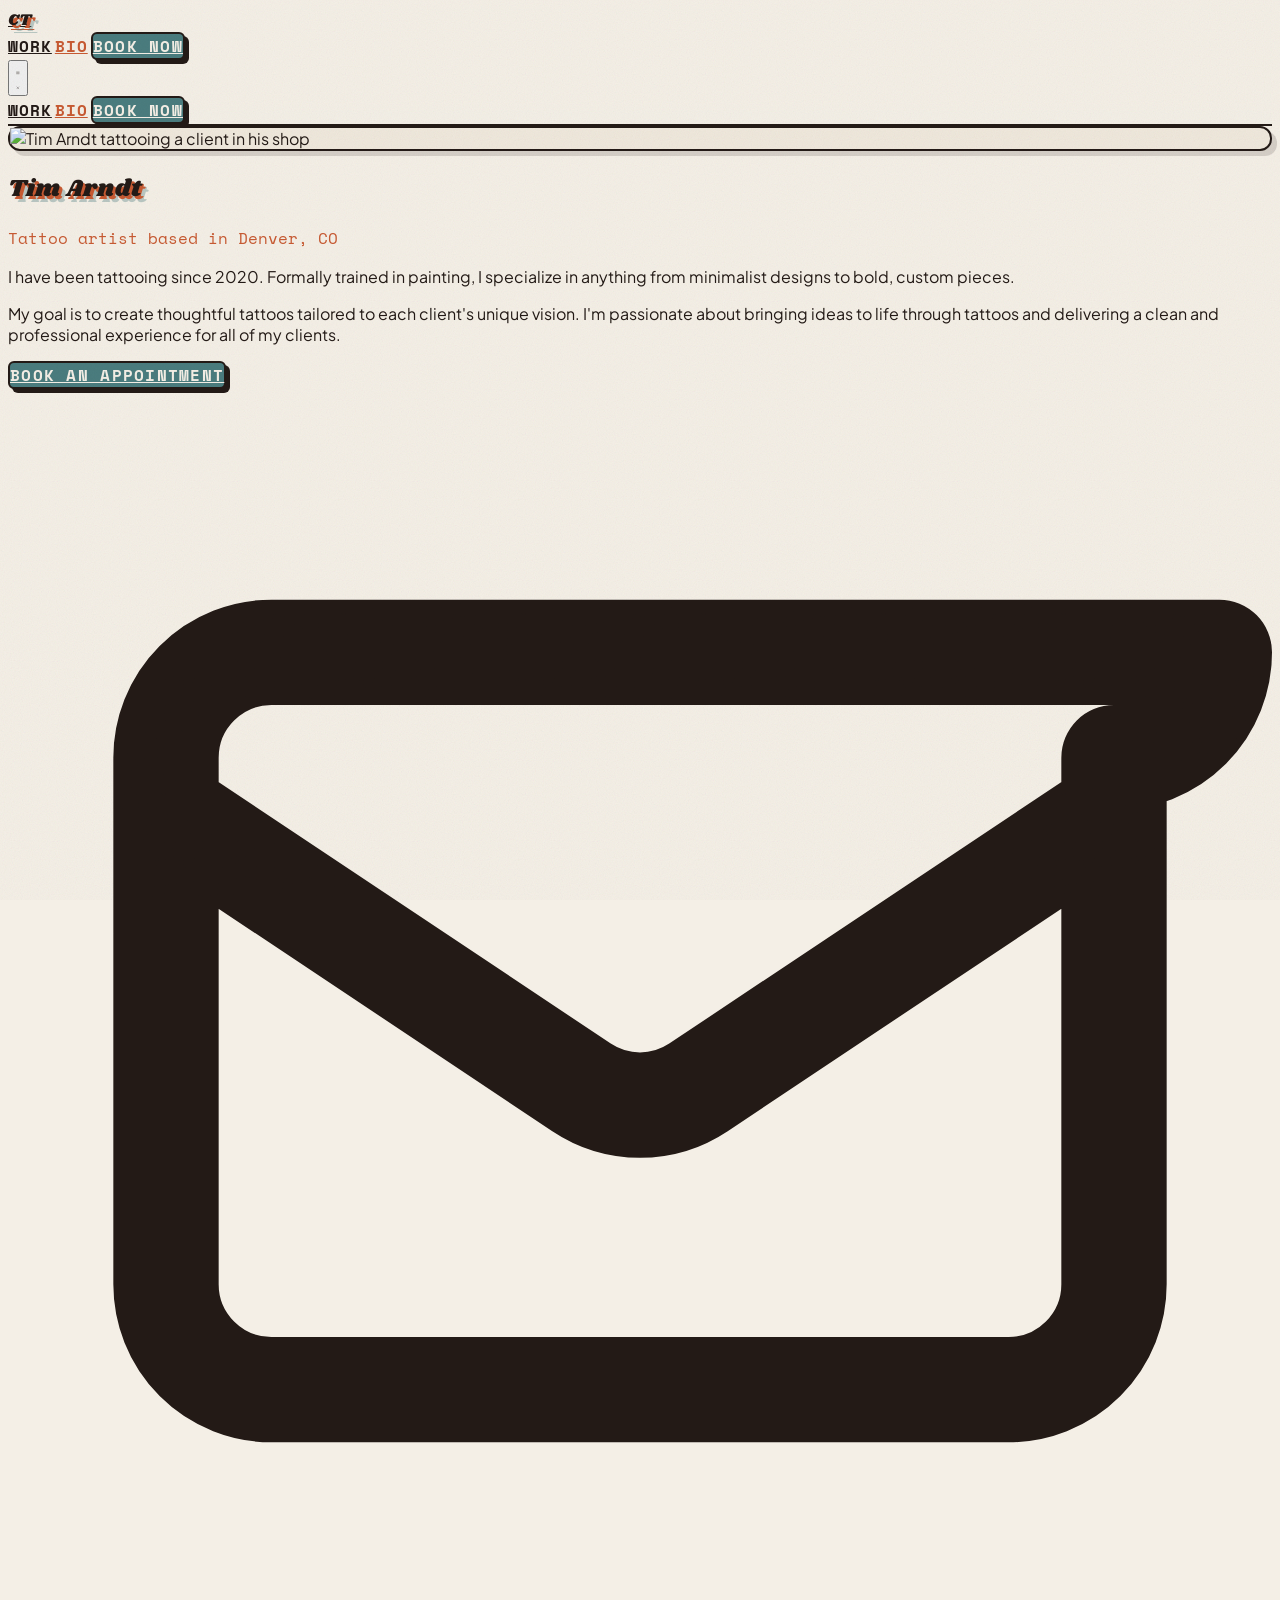
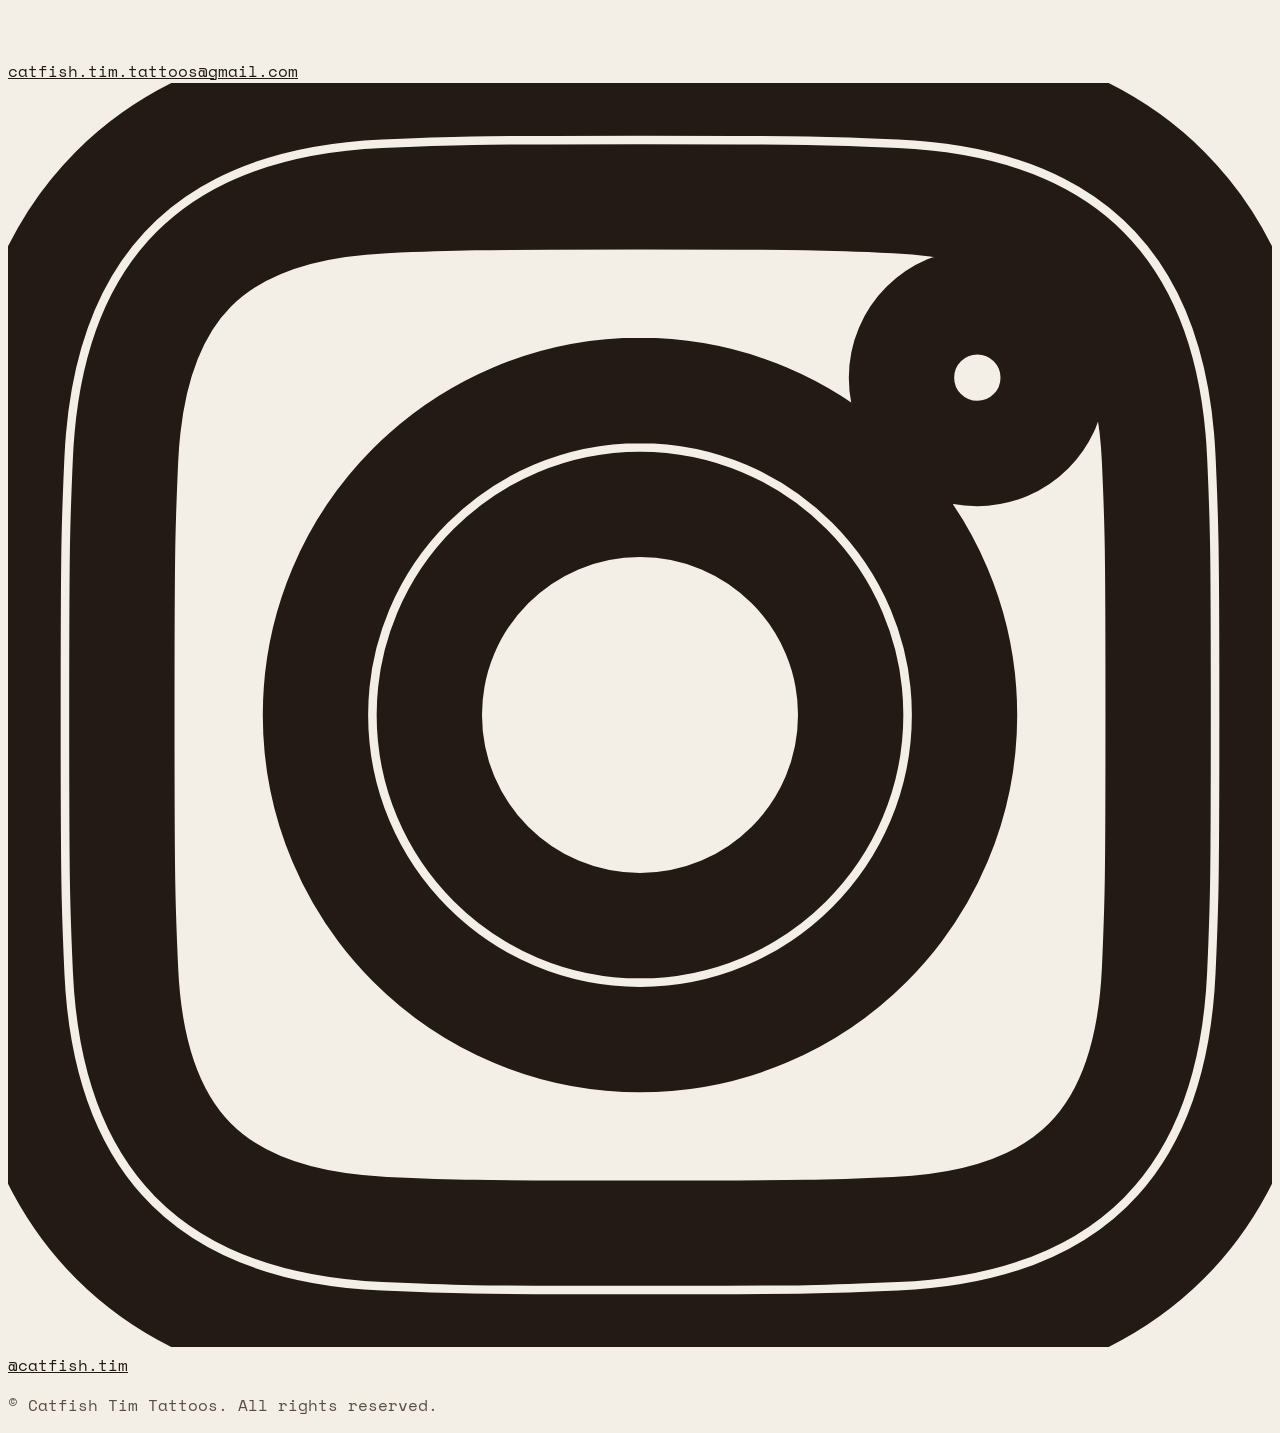
==== bio.html @ 48db1280 "New bio and booknow pages. Updated css." ====
<!DOCTYPE html>
<html lang="en" class="scroll-smooth">
<head>
  <meta charset="UTF-8">
  <meta name="viewport" content="width=device-width, initial-scale=1.0">
  <title>Bio - Catfish Tim Tattoos</title>
  <!-- Tailwind CSS CDN -->
  <script src="https://cdn.tailwindcss.com"></script>
  <link rel="stylesheet" href="style.css">
</head>
<body class="antialiased">

  <!-- MAIN WRAPPER (Max-width 1200px constraint) -->
  <div class="max-w-[1200px] mx-auto px-4 sm:px-6 lg:px-8">

    <!-- 1. NAVIGATION -->
    <header class="retro-header py-4 sticky top-0 z-40">
      <nav class="flex items-center justify-between" aria-label="Main Navigation">
        <a href="index.html" class="font-retro-display text-2xl font-black tracking-tighter uppercase focus:outline-none">
          CT
        </a>

        <!-- Desktop Menu -->
        <div class="hidden sm:flex items-center gap-6 text-sm">
          <a href="index.html#gallery" class="retro-nav-link">Work</a>
          <a href="bio.html" class="retro-nav-link underline underline-offset-4 decoration-2" aria-current="page">Bio</a>
          <a href="booknow.html" class="btn-retro-primary px-4 py-2 text-xs">
            Book Now
          </a>
        </div>

        <!-- Mobile Hamburger Button -->
        <button id="mobile-menu-btn" type="button" class="sm:hidden p-2 -mr-2 text-espresso focus:outline-none" aria-controls="mobile-menu" aria-expanded="false" aria-label="Toggle navigation menu">
          <svg id="menu-icon-open" class="w-6 h-6" fill="none" stroke="currentColor" viewBox="0 0 24 24">
            <path stroke-linecap="round" stroke-linejoin="round" stroke-width="2" d="M4 6h16M4 12h16M4 18h16"/>
          </svg>
          <svg id="menu-icon-close" class="hidden w-6 h-6" fill="none" stroke="currentColor" viewBox="0 0 24 24">
            <path stroke-linecap="round" stroke-linejoin="round" stroke-width="2" d="M6 18L18 6M6 6l12 12"/>
          </svg>
        </button>
      </nav>

      <!-- Mobile Dropdown Menu -->
      <div id="mobile-menu" class="hidden sm:hidden pt-4 pb-2 border-t retro-divider mt-4">
        <div class="flex flex-col space-y-3 text-sm">
          <a href="index.html#gallery" class="retro-nav-link block py-2">Work</a>
          <a href="bio.html" class="retro-nav-link block py-2" aria-current="page">Bio</a>
          <a href="booknow.html" class="btn-retro-primary w-full py-2.5 text-xs">
            Book Now
          </a>
        </div>
      </div>
    </header>

    <main>
      <!-- BIO SECTION -->
      <section id="about" class="py-12 md:py-20 border-b retro-divider">
        <div class="grid grid-cols-1 md:grid-cols-12 gap-8 md:gap-12 items-center">
          <!-- Image Placeholder -->
          <div class="md:col-span-5 lg:col-span-4">
            <div class="retro-panel aspect-square overflow-hidden flex items-center justify-center">
              <img 
                src="https://via.placeholder.com/600x600?text=Tim+Photo+Placeholder" 
                alt="Tim Arndt tattooing a client in his shop" 
                class="w-full h-full object-cover"
                loading="lazy"
              >
            </div>
          </div>
          <!-- Bio Text -->
          <div class="md:col-span-7 lg:col-span-8 flex flex-col justify-center space-y-4">
            <h1 class="font-retro-display text-4xl sm:text-5xl font-black tracking-tight">Tim Arndt</h1>
            <p class="font-retro-mono text-xs sm:text-sm font-bold text-terracotta uppercase tracking-wider">
              Tattoo artist based in Denver, CO
            </p>
            <p class="text-base sm:text-lg text-espresso leading-relaxed">
              I have been tattooing since 2020. Formally trained in painting, I specialize in anything from minimalist designs to bold, custom pieces.
            </p>
            <p class="text-base sm:text-lg text-espresso leading-relaxed">
              My goal is to create thoughtful tattoos tailored to each client's unique vision. I'm passionate about bringing ideas to life through tattoos and delivering a clean and professional experience for all of my clients.
            </p>
            <div class="pt-4">
              <a href="booknow.html" class="btn-retro-primary px-6 py-3 text-xs">
                Book an Appointment
              </a>
            </div>
          </div>
        </div>
      </section>
    </main>

    <!-- FOOTER -->
    <footer class="py-10 text-sm text-espresso-muted">
      <div class="flex flex-col sm:flex-row items-center justify-between gap-4">
        <div class="flex flex-col sm:flex-row items-center gap-4 sm:gap-6 font-retro-mono text-xs">
          <a href="mailto:catfish.tim.tattoos@gmail.com" class="flex items-center gap-2 text-espresso hover:text-terracotta transition-colors">
            <svg class="w-4 h-4" fill="none" stroke="currentColor" viewBox="0 0 24 24"><path stroke-linecap="round" stroke-linejoin="round" stroke-width="2" d="M3 8l7.89 5.26a2 2 0 002.22 0L21 8M5 19h14a2 2 0 002-2V7a2 2 0 002-2H5a2 2 0 00-2 2v10a2 2 0 002 2z"/></svg>
            catfish.tim.tattoos@gmail.com
          </a>
          <a href="https://instagram.com/catfish.tim" target="_blank" rel="noopener noreferrer" class="flex items-center gap-2 text-espresso hover:text-terracotta transition-colors">
            <svg class="w-4 h-4" fill="none" stroke="currentColor" viewBox="0 0 24 24"><path stroke-linecap="round" stroke-linejoin="round" stroke-width="2" d="M12 2.163c3.204 0 3.584.012 4.85.07 3.252.148 4.771 1.691 4.919 4.919.058 1.265.069 1.645.069 4.849 0 3.205-.012 3.584-.069 4.849-.149 3.225-1.664 4.771-4.919 4.919-1.266.058-1.644.07-4.85.07-3.204 0-3.584-.012-4.849-.07-3.26-.149-4.771-1.699-4.919-4.92-.058-1.265-.07-1.644-.07-4.849 0-3.204.013-3.583.07-4.849.149-3.227 1.664-4.771 4.919-4.919 1.266-.057 1.645-.069 4.849-.069zm0-2.163c-3.259 0-3.667.014-4.947.072-4.358.2-6.78 2.618-6.98 6.98-.059 1.281-.073 1.689-.073 4.948 0 3.259.014 3.668.072 4.948.2 4.358 2.618 6.78 6.98 6.98 1.281.058 1.689.072 4.948.072 3.259 0 3.668-.014 4.948-.072 4.354-.2 6.782-2.618 6.979-6.98.059-1.28.073-1.689.073-4.948 0-3.259-.014-3.667-.072-4.947-.196-4.354-2.617-6.78-6.979-6.98-1.281-.059-1.69-.073-4.949-.073zm0 5.838c-3.403 0-6.162 2.759-6.162 6.162s2.759 6.163 6.162 6.163 6.162-2.759 6.162-6.163c0-3.403-2.759-6.162-6.162-6.162zm0 10.162c-2.209 0-4-1.79-4-4 0-2.209 1.791-4 4-4s4 1.791 4 4c0 2.21-1.791 4-4 4zm6.406-11.845c-.796 0-1.441.645-1.441 1.44s.645 1.44 1.441 1.44c.795 0 1.439-.645 1.439-1.44s-.644-1.44-1.439-1.44z"/></svg>
            @catfish.tim
          </a>
        </div>
        <div>
          <p class="font-retro-mono text-xs">© Catfish Tim Tattoos. All rights reserved.</p>
        </div>
      </div>
    </footer>

  </div>

  <script src="script.js"></script>
</body>
</html>
---- style.css ----
/* ==========================================================================
   1. GOOGLE FONTS IMPORT
   - Shrikhand: Groovy, psychedelic 1970s display font for Hero & Headers
   - Plus Jakarta Sans: Clean, warm geometric sans for readable body copy
   - Space Mono: Vintage receipt/flash-sheet monospace for tags & labels
   ========================================================================== */
@import url('https://fonts.googleapis.com/css2?family=Plus+Jakarta+Sans:wght@400;500;600;700&family=Shrikhand&family=Space+Mono:ital,wght@0,400;0,700;1,400&display=swap');

/* ==========================================================================
   2. COLOR PALETTE & DESIGN TOKENS
   ========================================================================== */
:root {
  --bg-parchment: #F4EFE6;
  --bg-card: #EFE8DC;
  --ink-espresso: #231A16;
  --ink-muted: #5C4D44;
  --accent-turquoise: #4A7C7E;
  --accent-turquoise-dark: #386163;
  --accent-terracotta: #C85A32;
  --accent-terracotta-dark: #A84623;
  --border-subtle: rgba(35, 26, 22, 0.22);

  --font-display: 'Shrikhand', cursive, serif;
  --font-body: 'Plus Jakarta Sans', -apple-system, BlinkMacSystemFont, sans-serif;
  --font-mono: 'Space Mono', monospace;
}

/* ==========================================================================
   3. BASE STYLES & VINTAGE PAPER TEXTURE
   ========================================================================== */
html {
  background-color: var(--bg-parchment);
  color: var(--ink-espresso);
  font-family: var(--font-body);
}

body {
  background-color: var(--bg-parchment);
  color: var(--ink-espresso);
  position: relative;
  overflow-x: hidden;
}

::selection {
  background-color: var(--accent-terracotta);
  color: var(--bg-parchment);
}

/* Visible fixed SVG vintage paper grain overlay */
body::before {
  content: "";
  position: fixed;
  inset: 0;
  width: 100vw;
  height: 100vh;
  pointer-events: none;
  z-index: 9999;
  opacity: 0.11;
  mix-blend-mode: multiply;
  background-repeat: repeat;
  background-size: 180px 180px;
  background-image: url("data:image/svg+xml,%3Csvg width='200' height='200' viewBox='0 0 200 200' xmlns='http://www.w3.org/2000/svg'%3E%3Cfilter id='noiseFilter'%3E%3CfeTurbulence type='fractalNoise' baseFrequency='0.8' numOctaves='3' stitchTiles='stitch'/%3E%3C/filter%3E%3Crect width='200' height='200' filter='url(%23noiseFilter)' opacity='0.8'/%3E%3C/svg%3E");
}

/* ==========================================================================
   4. TYPOGRAPHY CLASSES
   ========================================================================== */
.font-retro-display {
  font-family: var(--font-display);
  font-weight: 400; /* Shrikhand is naturally ultra-bold at 400 */
  letter-spacing: 0.01em;
  color: var(--ink-espresso);
  /* Layered 70s poster drop-shadow (Terracotta + Turquoise) */
  text-shadow: 
    3px 3px 0px var(--accent-terracotta),
    6px 6px 0px rgba(74, 124, 126, 0.35);
}

.font-retro-serif {
  font-family: var(--font-display);
  font-weight: 400;
}

.font-retro-mono {
  font-family: var(--font-mono);
}

.text-espresso {
  color: var(--ink-espresso);
}

.text-espresso-muted {
  color: var(--ink-muted);
}

.text-turquoise {
  color: var(--accent-turquoise);
}

.text-terracotta {
  color: var(--accent-terracotta);
}

/* ==========================================================================
   5. NAVIGATION & DIVIDERS
   ========================================================================== */
.retro-header {
  background-color: rgba(244, 239, 230, 0.92);
  backdrop-filter: blur(8px);
  border-bottom: 2px solid var(--ink-espresso);
}

.retro-divider {
  border-color: var(--border-subtle);
}

.retro-nav-link {
  font-family: var(--font-mono);
  font-weight: 700;
  text-transform: uppercase;
  letter-spacing: 0.06em;
  color: var(--ink-espresso);
  transition: color 0.2s ease;
}

.retro-nav-link:hover,
.retro-nav-link[aria-current="page"] {
  color: var(--accent-terracotta);
}

/* ==========================================================================
   6. TACTILE 70s BUTTONS (HARD OFFSET SHADOWS)
   ========================================================================== */
.btn-retro-primary {
  display: inline-flex;
  align-items: center;
  justify-content: center;
  background-color: var(--accent-turquoise);
  color: var(--bg-parchment);
  font-family: var(--font-mono);
  font-weight: 700;
  text-transform: uppercase;
  letter-spacing: 0.08em;
  border: 2px solid var(--ink-espresso);
  border-radius: 6px;
  box-shadow: 4px 4px 0px var(--ink-espresso);
  transition: transform 0.15s ease, box-shadow 0.15s ease, background-color 0.15s ease;
}

.btn-retro-primary:hover {
  background-color: var(--accent-terracotta);
  transform: translate(2px, 2px);
  box-shadow: 2px 2px 0px var(--ink-espresso);
}

.btn-retro-primary:active {
  transform: translate(4px, 4px);
  box-shadow: 0px 0px 0px var(--ink-espresso);
}

/* ==========================================================================
   7. GALLERY CARDS, CTA CARD & POLICY BOXES
   ========================================================================== */
.tattoo-card {
  background-color: var(--bg-card);
  border: 2px solid var(--ink-espresso);
  border-radius: 10px;
  box-shadow: 4px 4px 0px rgba(35, 26, 22, 0.14);
  transition: transform 0.2s ease, box-shadow 0.2s ease, border-color 0.2s ease;
  cursor: zoom-in;
}

.tattoo-card:hover {
  transform: translate(-2px, -2px);
  box-shadow: 6px 6px 0px var(--accent-turquoise);
  border-color: var(--ink-espresso);
}

/* 21st Slot Custom Booking CTA Card */
.tattoo-cta-card {
  background-color: var(--accent-terracotta);
  color: var(--bg-parchment);
  border: 2px solid var(--ink-espresso);
  border-radius: 10px;
  box-shadow: 4px 4px 0px var(--ink-espresso);
  transition: transform 0.2s ease, box-shadow 0.2s ease, background-color 0.2s ease;
}

.tattoo-cta-card:hover {
  background-color: var(--accent-turquoise);
  transform: translate(-2px, -2px);
  box-shadow: 6px 6px 0px var(--ink-espresso);
}

/* Policies Container & Form Inputs */
.retro-panel {
  background-color: var(--bg-card);
  border: 2px solid var(--ink-espresso);
  border-radius: 12px;
  box-shadow: 5px 5px 0px rgba(35, 26, 22, 0.15);
}

.retro-input {
  background-color: #FAF7F2;
  color: var(--ink-espresso);
  border: 2px solid var(--ink-espresso);
  border-radius: 6px;
  transition: box-shadow 0.15s ease, border-color 0.15s ease;
}

.retro-input:focus {
  outline: none;
  border-color: var(--accent-turquoise);
  box-shadow: 3px 3px 0px var(--accent-turquoise);
}

/* ==========================================================================
   8. VIEW TOGGLE & CAROUSEL MODE
   ========================================================================== */
.view-toggle-group {
  display: inline-flex;
  background-color: var(--bg-card);
  border: 2px solid var(--ink-espresso);
  border-radius: 8px;
  box-shadow: 3px 3px 0px var(--ink-espresso);
  overflow: hidden;
}

.view-toggle-btn {
  display: inline-flex;
  align-items: center;
  gap: 0.45rem;
  padding: 0.45rem 0.95rem;
  font-family: var(--font-mono);
  font-size: 0.75rem;
  font-weight: 700;
  text-transform: uppercase;
  letter-spacing: 0.06em;
  color: var(--ink-espresso);
  background-color: transparent;
  transition: background-color 0.15s ease, color 0.15s ease;
}

.view-toggle-btn.active {
  background-color: var(--accent-turquoise);
  color: var(--bg-parchment);
}

/* Horizontal Scroll-Snap Carousel Mode */
.gallery-carousel-mode {
  display: flex !important;
  flex-wrap: nowrap;
  overflow-x: auto;
  scroll-snap-type: x mandatory;
  scroll-behavior: smooth;
  gap: 1.5rem;
  padding: 0.5rem 10% 1.5rem 10%;
  scrollbar-width: none;
}

.gallery-carousel-mode::-webkit-scrollbar {
  display: none;
}

.gallery-carousel-mode > div,
.gallery-carousel-mode > a {
  flex: 0 0 82%;
  max-width: 440px;
  scroll-snap-align: center;
}

@media (min-width: 640px) {
  .gallery-carousel-mode {
    padding: 0.5rem 22% 1.5rem 22%;
  }
  .gallery-carousel-mode > div,
  .gallery-carousel-mode > a {
    flex: 0 0 60%;
  }
}

.carousel-nav-btn {
  width: 2.75rem;
  height: 2.75rem;
  border-radius: 9999px;
  background-color: var(--bg-parchment);
  color: var(--ink-espresso);
  border: 2px solid var(--ink-espresso);
  box-shadow: 3px 3px 0px var(--ink-espresso);
  display: inline-flex;
  align-items: center;
  justify-content: center;
  transition: transform 0.15s ease, box-shadow 0.15s ease, background-color 0.15s ease, color 0.15s ease;
}

.carousel-nav-btn:hover {
  background-color: var(--accent-terracotta);
  color: var(--bg-parchment);
  transform: translate(1px, 1px);
  box-shadow: 2px 2px 0px var(--ink-espresso);
}

/* ==========================================================================
   9. LIGHTBOX MODAL
   ========================================================================== */
.lightbox-backdrop {
  background-color: rgba(24, 18, 15, 0.92);
  backdrop-filter: blur(6px);
}

.lightbox-frame {
  background-color: var(--bg-parchment);
  border: 2px solid var(--ink-espresso);
  border-radius: 12px;
  box-shadow: 8px 8px 0px var(--accent-terracotta);
}
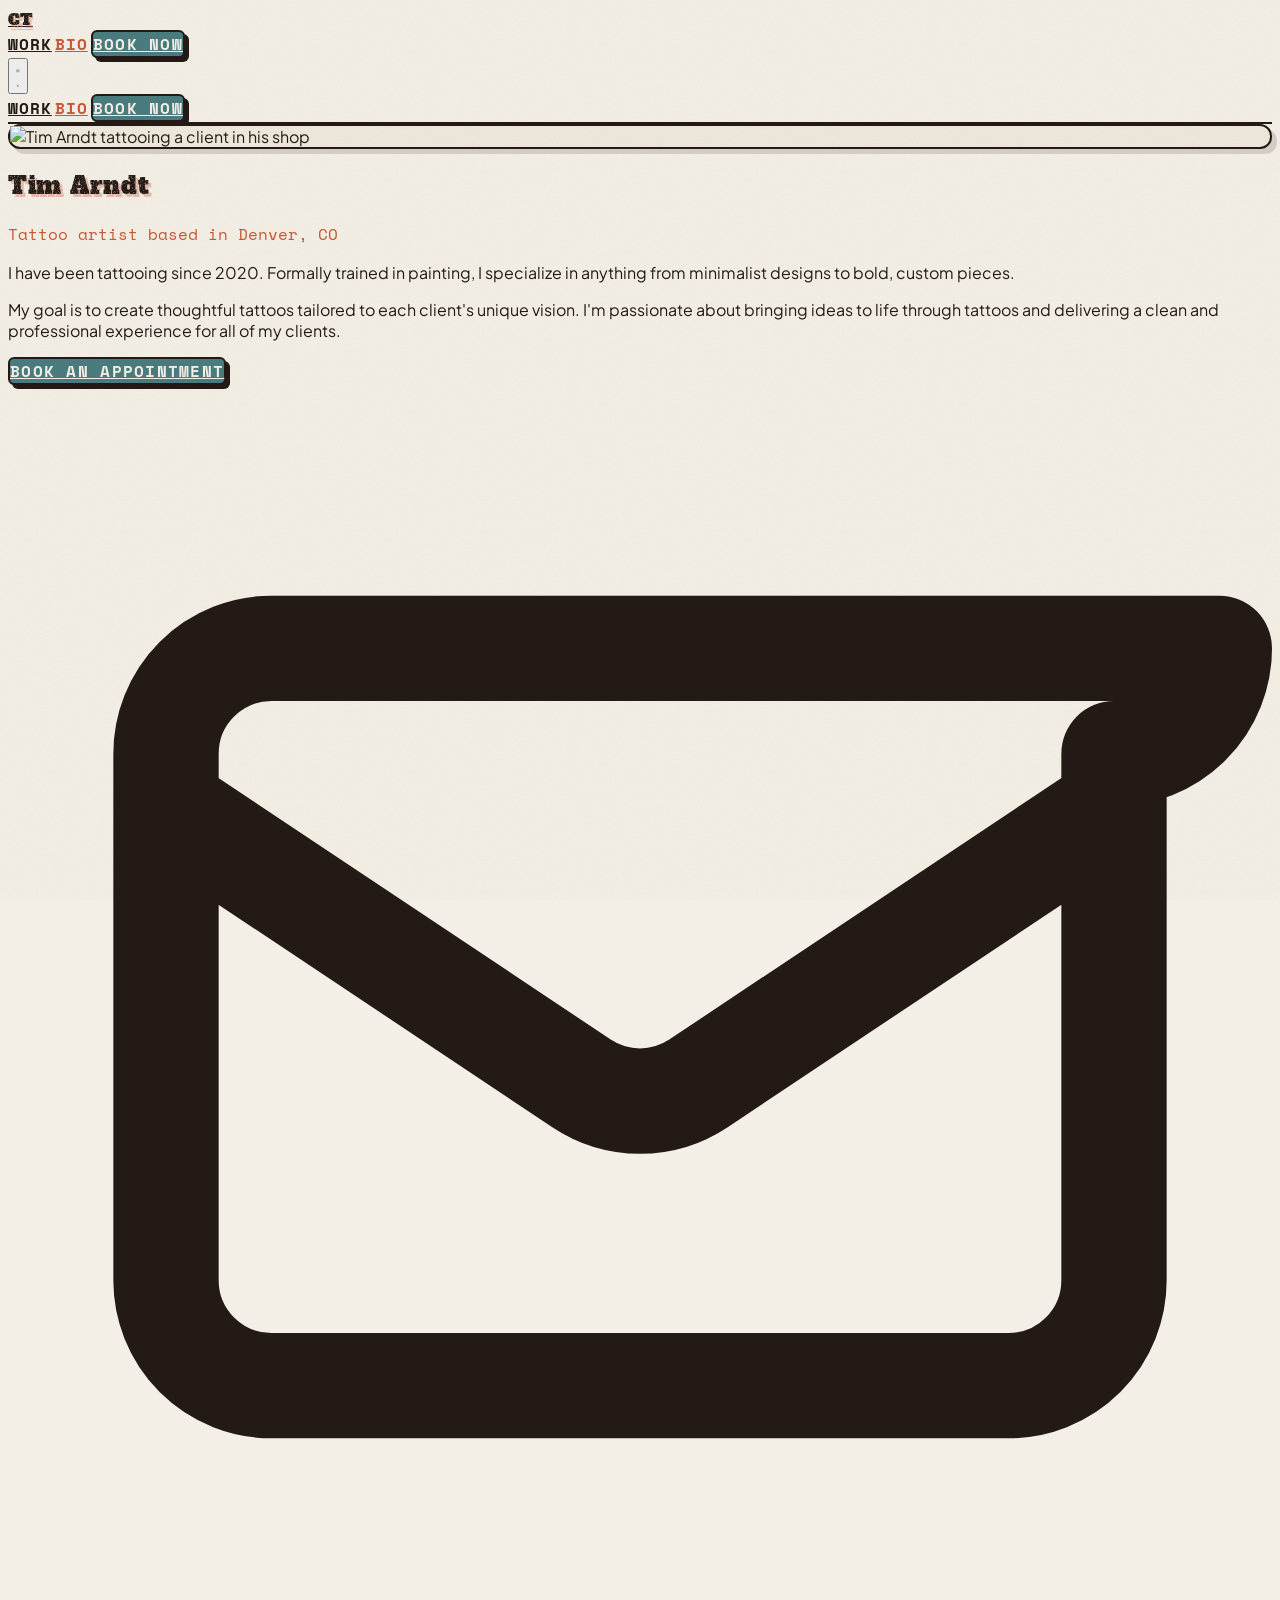
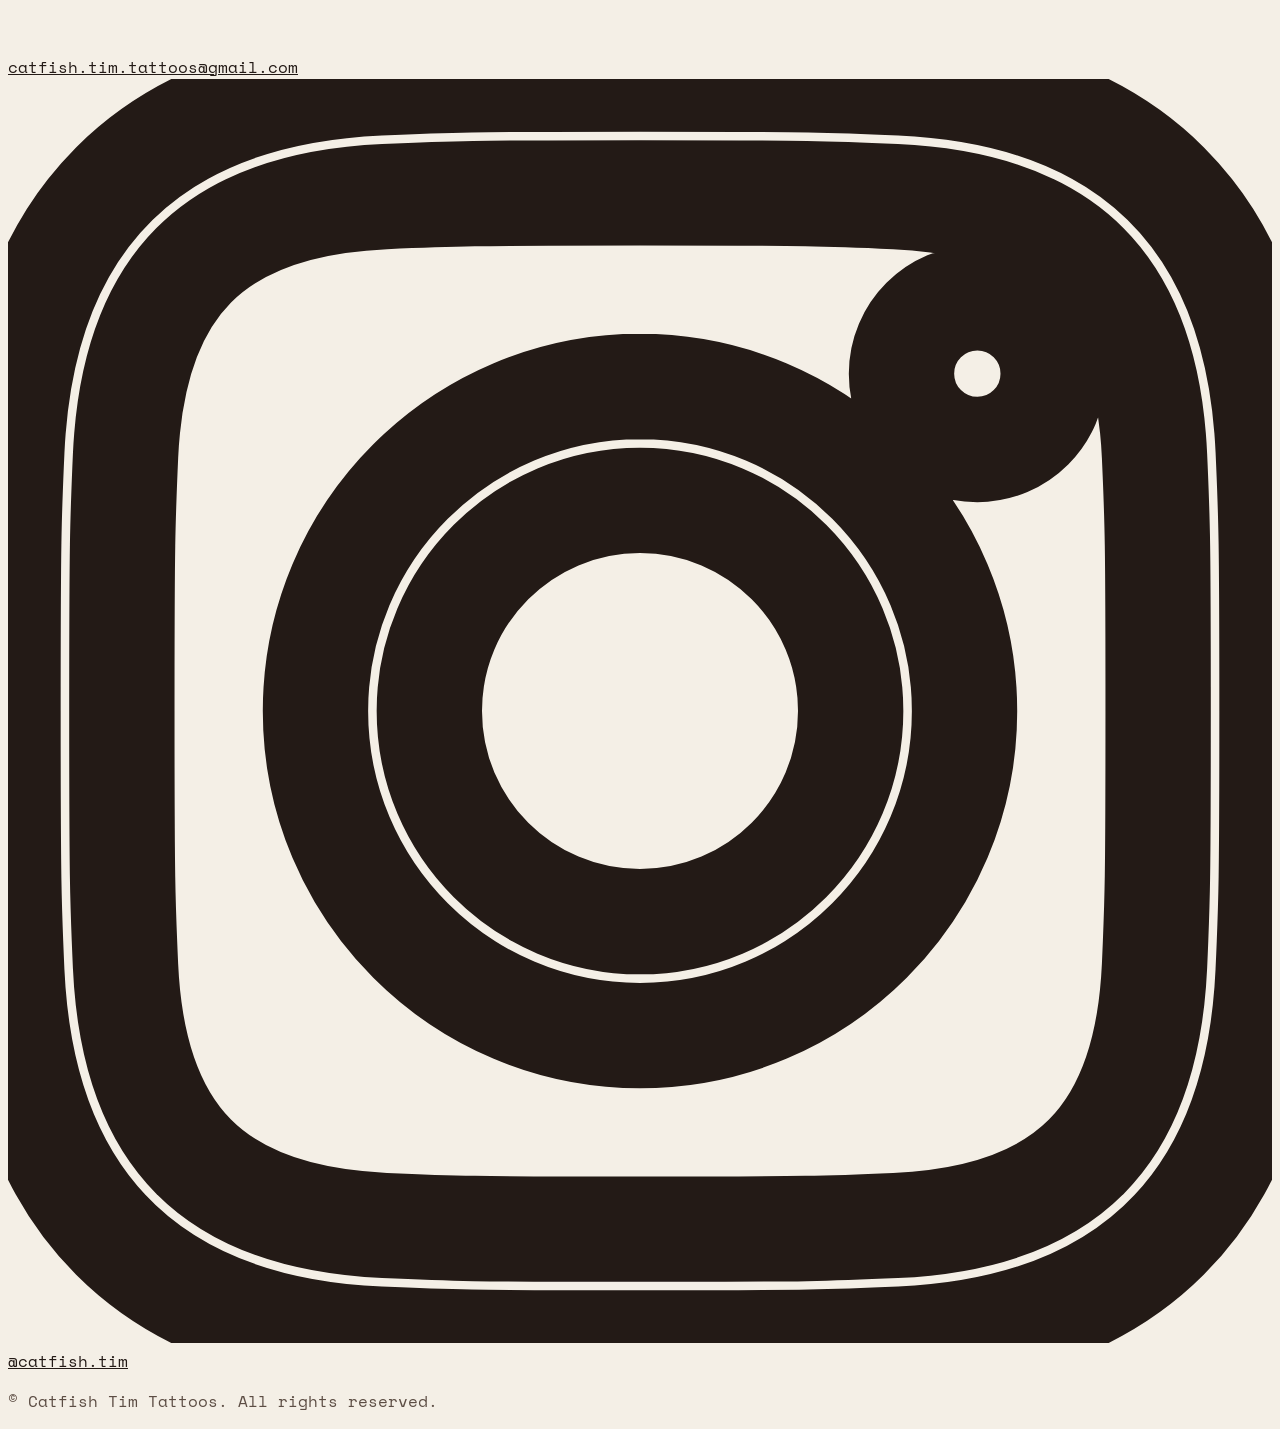
==== commit fc4458dc: "Attempted web3form link and updated style" ====
--- a/bio.html
+++ b/bio.html
@@ -16,7 +16,7 @@
     <!-- 1. NAVIGATION -->
     <header class="retro-header py-4 sticky top-0 z-40">
       <nav class="flex items-center justify-between" aria-label="Main Navigation">
-        <a href="index.html" class="font-retro-display text-2xl font-black tracking-tighter uppercase focus:outline-none">
+        <a href="index.html" class="font-retro-display text-2xl tracking-tight uppercase focus:outline-none">
           CT
         </a>
 
@@ -40,11 +40,11 @@
         </button>
       </nav>
 
-      <!-- Mobile Dropdown Menu -->
+      <!-- Mobile Dropdown Menu (Centered Items) -->
       <div id="mobile-menu" class="hidden sm:hidden pt-4 pb-2 border-t retro-divider mt-4">
-        <div class="flex flex-col space-y-3 text-sm">
-          <a href="index.html#gallery" class="retro-nav-link block py-2">Work</a>
-          <a href="bio.html" class="retro-nav-link block py-2" aria-current="page">Bio</a>
+        <div class="flex flex-col items-center text-center space-y-3 text-sm">
+          <a href="index.html#gallery" class="retro-nav-link block w-full py-2">Work</a>
+          <a href="bio.html" class="retro-nav-link block w-full py-2" aria-current="page">Bio</a>
           <a href="booknow.html" class="btn-retro-primary w-full py-2.5 text-xs">
             Book Now
           </a>
@@ -69,7 +69,7 @@
           </div>
           <!-- Bio Text -->
           <div class="md:col-span-7 lg:col-span-8 flex flex-col justify-center space-y-4">
-            <h1 class="font-retro-display text-4xl sm:text-5xl font-black tracking-tight">Tim Arndt</h1>
+            <h1 class="font-retro-display text-4xl sm:text-5xl tracking-tight">Tim Arndt</h1>
             <p class="font-retro-mono text-xs sm:text-sm font-bold text-terracotta uppercase tracking-wider">
               Tattoo artist based in Denver, CO
             </p>
@@ -102,8 +102,11 @@
             @catfish.tim
           </a>
         </div>
-        <div>
-          <p class="font-retro-mono text-xs">© Catfish Tim Tattoos. All rights reserved.</p>
+        <div class="text-center sm:text-right">
+          <p class="font-retro-mono text-xs inline-flex items-center justify-center gap-1.5 leading-none">
+            <span class="text-sm leading-none">©</span>
+            <span>Catfish Tim Tattoos. All rights reserved.</span>
+          </p>
         </div>
       </div>
     </footer>
--- a/style.css
+++ b/style.css
@@ -1,10 +1,10 @@
 /* ==========================================================================
    1. GOOGLE FONTS IMPORT
-   - Shrikhand: Groovy, psychedelic 1970s display font for Hero & Headers
+   - Alfa Slab One: Heavy, condensed western slab-serif for Hero & Headers
    - Plus Jakarta Sans: Clean, warm geometric sans for readable body copy
    - Space Mono: Vintage receipt/flash-sheet monospace for tags & labels
    ========================================================================== */
-@import url('https://fonts.googleapis.com/css2?family=Plus+Jakarta+Sans:wght@400;500;600;700&family=Shrikhand&family=Space+Mono:ital,wght@0,400;0,700;1,400&display=swap');
+@import url('https://fonts.googleapis.com/css2?family=Alfa+Slab+One&family=Plus+Jakarta+Sans:wght@400;500;600;700&family=Space+Mono:ital,wght@0,400;0,700;1,400&display=swap');
 
 /* ==========================================================================
    2. COLOR PALETTE & DESIGN TOKENS
@@ -20,7 +20,7 @@
   --accent-terracotta-dark: #A84623;
   --border-subtle: rgba(35, 26, 22, 0.22);
 
-  --font-display: 'Shrikhand', cursive, serif;
+  --font-display: 'Alfa Slab One', Georgia, serif;
   --font-body: 'Plus Jakarta Sans', -apple-system, BlinkMacSystemFont, sans-serif;
   --font-mono: 'Space Mono', monospace;
 }
@@ -63,22 +63,23 @@
 }
 
 /* ==========================================================================
-   4. TYPOGRAPHY CLASSES
+   4. TYPOGRAPHY CLASSES (BOLD WESTERN SLAB SERIF)
    ========================================================================== */
 .font-retro-display {
   font-family: var(--font-display);
-  font-weight: 400; /* Shrikhand is naturally ultra-bold at 400 */
-  letter-spacing: 0.01em;
-  color: var(--ink-espresso);
-  /* Layered 70s poster drop-shadow (Terracotta + Turquoise) */
-  text-shadow: 
-    3px 3px 0px var(--accent-terracotta),
-    6px 6px 0px rgba(74, 124, 126, 0.35);
+  font-weight: 400;
+  letter-spacing: 0.03em;
+  color: var(--ink-espresso);
+  text-shadow: 3px 3px 0px rgba(200, 90, 50, 0.35);
+  /* Subtle weathered/eroded western stamp texture */
+  -webkit-mask-image: url("data:image/svg+xml,%3Csvg width='200' height='200' viewBox='0 0 200 200' xmlns='http://www.w3.org/2000/svg'%3E%3Cfilter id='erode'%3E%3CfeTurbulence type='fractalNoise' baseFrequency='0.95' numOctaves='2' stitchTiles='stitch'/%3E%3CfeColorMatrix type='matrix' values='0 0 0 0 0  0 0 0 0 0  0 0 0 0 0  0 0 0 -1.6 1.85'/%3E%3C/filter%3E%3Crect width='200' height='200' filter='url(%23erode)'/%3E%3C/svg%3E");
+  mask-image: url("data:image/svg+xml,%3Csvg width='200' height='200' viewBox='0 0 200 200' xmlns='http://www.w3.org/2000/svg'%3E%3Cfilter id='erode'%3E%3CfeTurbulence type='fractalNoise' baseFrequency='0.95' numOctaves='2' stitchTiles='stitch'/%3E%3CfeColorMatrix type='matrix' values='0 0 0 0 0  0 0 0 0 0  0 0 0 0 0  0 0 0 -1.6 1.85'/%3E%3C/filter%3E%3Crect width='200' height='200' filter='url(%23erode)'/%3E%3C/svg%3E");
 }
 
 .font-retro-serif {
   font-family: var(--font-display);
   font-weight: 400;
+  letter-spacing: 0.02em;
 }
 
 .font-retro-mono {
@@ -301,7 +302,7 @@
 }
 
 /* ==========================================================================
-   9. LIGHTBOX MODAL
+   9. LIGHTBOX & CONFIRMATION POPUP MODAL
    ========================================================================== */
 .lightbox-backdrop {
   background-color: rgba(24, 18, 15, 0.92);
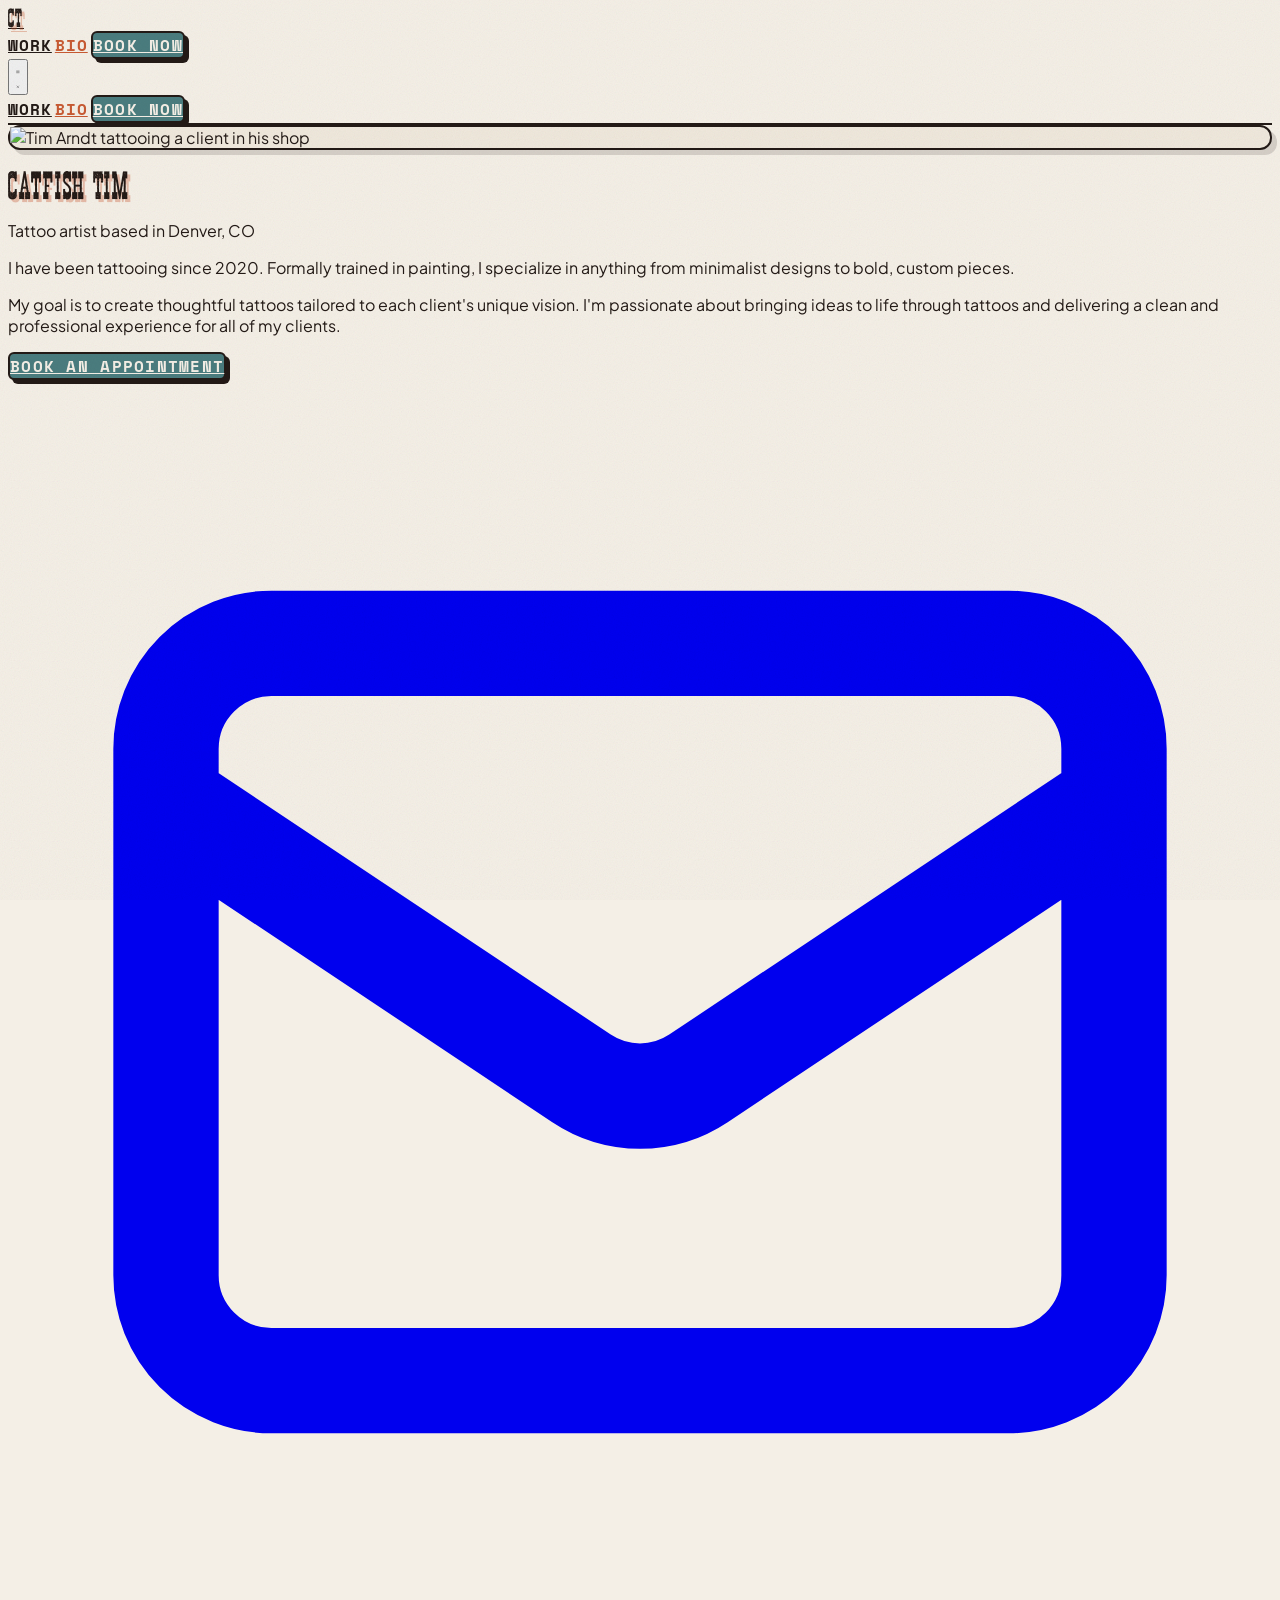
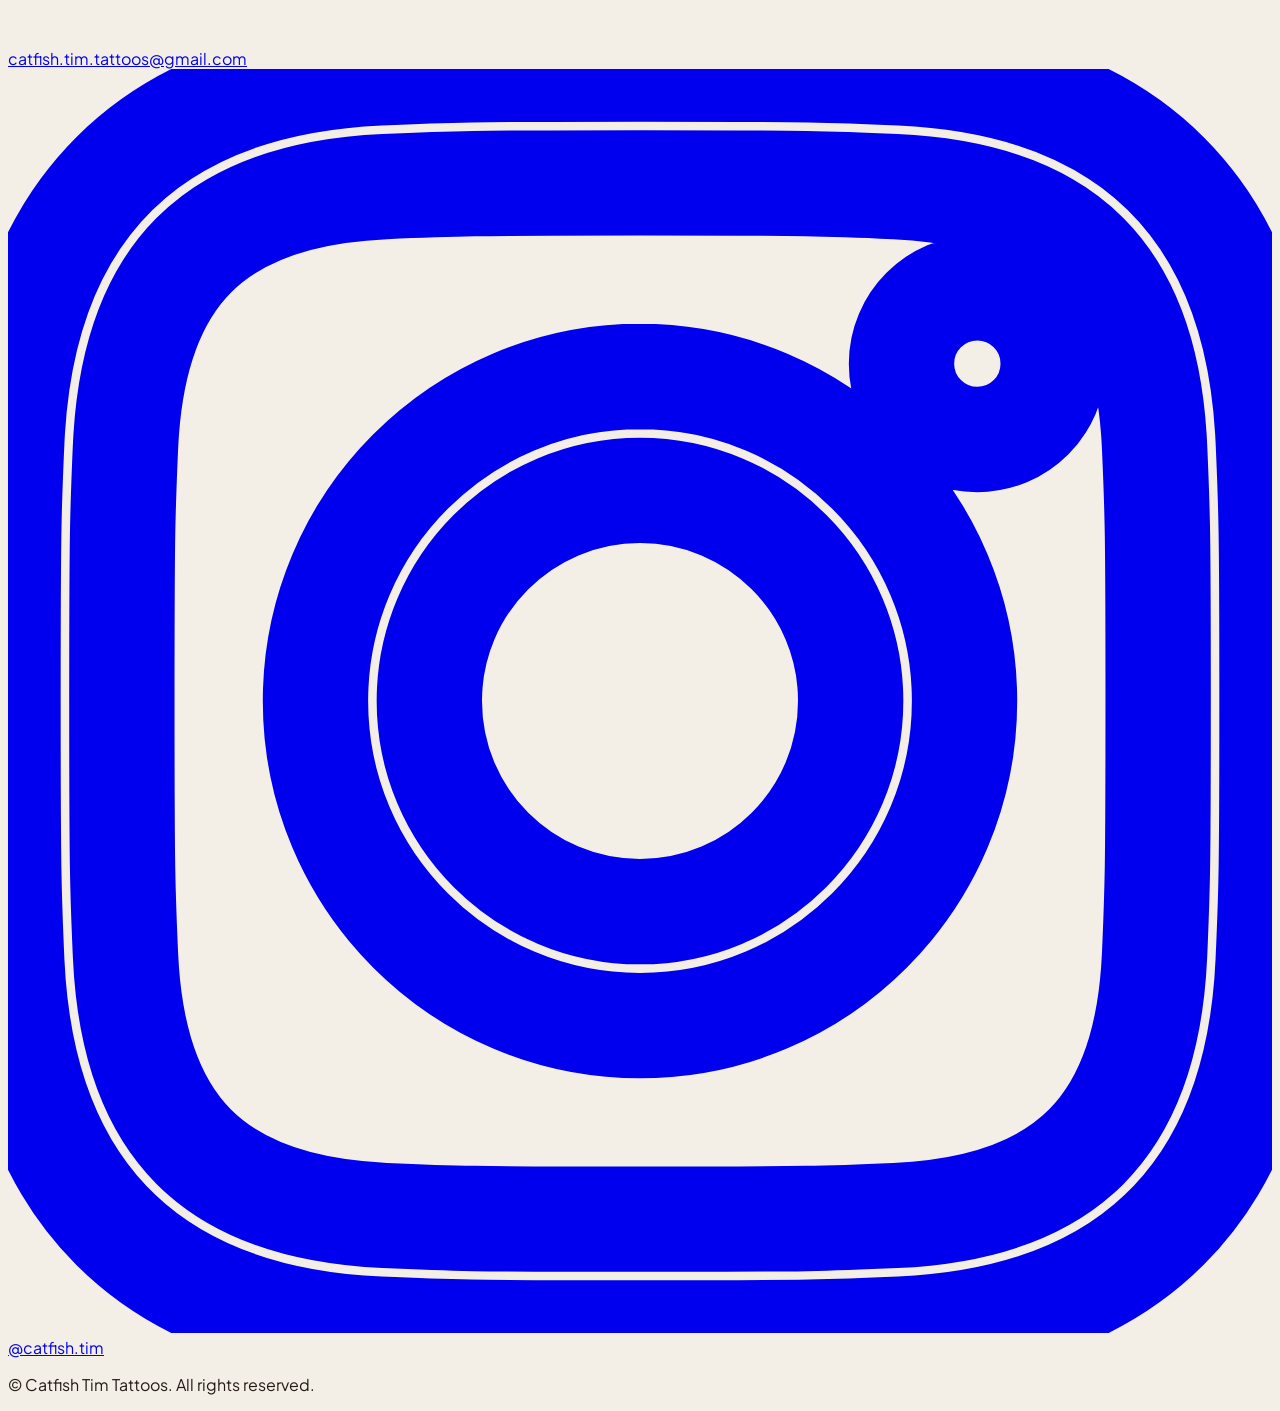
==== commit 9212e806: "Updated nav and footer components. Updated main title fonts." ====
--- a/bio.html
+++ b/bio.html
@@ -13,44 +13,8 @@
   <!-- MAIN WRAPPER (Max-width 1200px constraint) -->
   <div class="max-w-[1200px] mx-auto px-4 sm:px-6 lg:px-8">
 
-    <!-- 1. NAVIGATION -->
-    <header class="retro-header py-4 sticky top-0 z-40">
-      <nav class="flex items-center justify-between" aria-label="Main Navigation">
-        <a href="index.html" class="font-retro-display text-2xl tracking-tight uppercase focus:outline-none">
-          CT
-        </a>
-
-        <!-- Desktop Menu -->
-        <div class="hidden sm:flex items-center gap-6 text-sm">
-          <a href="index.html#gallery" class="retro-nav-link">Work</a>
-          <a href="bio.html" class="retro-nav-link underline underline-offset-4 decoration-2" aria-current="page">Bio</a>
-          <a href="booknow.html" class="btn-retro-primary px-4 py-2 text-xs">
-            Book Now
-          </a>
-        </div>
-
-        <!-- Mobile Hamburger Button -->
-        <button id="mobile-menu-btn" type="button" class="sm:hidden p-2 -mr-2 text-espresso focus:outline-none" aria-controls="mobile-menu" aria-expanded="false" aria-label="Toggle navigation menu">
-          <svg id="menu-icon-open" class="w-6 h-6" fill="none" stroke="currentColor" viewBox="0 0 24 24">
-            <path stroke-linecap="round" stroke-linejoin="round" stroke-width="2" d="M4 6h16M4 12h16M4 18h16"/>
-          </svg>
-          <svg id="menu-icon-close" class="hidden w-6 h-6" fill="none" stroke="currentColor" viewBox="0 0 24 24">
-            <path stroke-linecap="round" stroke-linejoin="round" stroke-width="2" d="M6 18L18 6M6 6l12 12"/>
-          </svg>
-        </button>
-      </nav>
-
-      <!-- Mobile Dropdown Menu (Centered Items) -->
-      <div id="mobile-menu" class="hidden sm:hidden pt-4 pb-2 border-t retro-divider mt-4">
-        <div class="flex flex-col items-center text-center space-y-3 text-sm">
-          <a href="index.html#gallery" class="retro-nav-link block w-full py-2">Work</a>
-          <a href="bio.html" class="retro-nav-link block w-full py-2" aria-current="page">Bio</a>
-          <a href="booknow.html" class="btn-retro-primary w-full py-2.5 text-xs">
-            Book Now
-          </a>
-        </div>
-      </div>
-    </header>
+    <!-- 1. NAVIGATION COMPONENT -->
+    <div id="navbar-placeholder"></div>
 
     <main>
       <!-- BIO SECTION -->
@@ -69,7 +33,10 @@
           </div>
           <!-- Bio Text -->
           <div class="md:col-span-7 lg:col-span-8 flex flex-col justify-center space-y-4">
-            <h1 class="font-retro-display text-4xl sm:text-5xl tracking-tight">Tim Arndt</h1>
+            <h1 class="font-retro-display text-[clamp(3.75rem,14vw,10.5rem)] uppercase mb-8">
+              Catfish Tim
+            </h1>
+
             <p class="font-retro-mono text-xs sm:text-sm font-bold text-terracotta uppercase tracking-wider">
               Tattoo artist based in Denver, CO
             </p>
@@ -89,27 +56,8 @@
       </section>
     </main>
 
-    <!-- FOOTER -->
-    <footer class="py-10 text-sm text-espresso-muted">
-      <div class="flex flex-col sm:flex-row items-center justify-between gap-4">
-        <div class="flex flex-col sm:flex-row items-center gap-4 sm:gap-6 font-retro-mono text-xs">
-          <a href="mailto:catfish.tim.tattoos@gmail.com" class="flex items-center gap-2 text-espresso hover:text-terracotta transition-colors">
-            <svg class="w-4 h-4" fill="none" stroke="currentColor" viewBox="0 0 24 24"><path stroke-linecap="round" stroke-linejoin="round" stroke-width="2" d="M3 8l7.89 5.26a2 2 0 002.22 0L21 8M5 19h14a2 2 0 002-2V7a2 2 0 002-2H5a2 2 0 00-2 2v10a2 2 0 002 2z"/></svg>
-            catfish.tim.tattoos@gmail.com
-          </a>
-          <a href="https://instagram.com/catfish.tim" target="_blank" rel="noopener noreferrer" class="flex items-center gap-2 text-espresso hover:text-terracotta transition-colors">
-            <svg class="w-4 h-4" fill="none" stroke="currentColor" viewBox="0 0 24 24"><path stroke-linecap="round" stroke-linejoin="round" stroke-width="2" d="M12 2.163c3.204 0 3.584.012 4.85.07 3.252.148 4.771 1.691 4.919 4.919.058 1.265.069 1.645.069 4.849 0 3.205-.012 3.584-.069 4.849-.149 3.225-1.664 4.771-4.919 4.919-1.266.058-1.644.07-4.85.07-3.204 0-3.584-.012-4.849-.07-3.26-.149-4.771-1.699-4.919-4.92-.058-1.265-.07-1.644-.07-4.849 0-3.204.013-3.583.07-4.849.149-3.227 1.664-4.771 4.919-4.919 1.266-.057 1.645-.069 4.849-.069zm0-2.163c-3.259 0-3.667.014-4.947.072-4.358.2-6.78 2.618-6.98 6.98-.059 1.281-.073 1.689-.073 4.948 0 3.259.014 3.668.072 4.948.2 4.358 2.618 6.78 6.98 6.98 1.281.058 1.689.072 4.948.072 3.259 0 3.668-.014 4.948-.072 4.354-.2 6.782-2.618 6.979-6.98.059-1.28.073-1.689.073-4.948 0-3.259-.014-3.667-.072-4.947-.196-4.354-2.617-6.78-6.979-6.98-1.281-.059-1.69-.073-4.949-.073zm0 5.838c-3.403 0-6.162 2.759-6.162 6.162s2.759 6.163 6.162 6.163 6.162-2.759 6.162-6.163c0-3.403-2.759-6.162-6.162-6.162zm0 10.162c-2.209 0-4-1.79-4-4 0-2.209 1.791-4 4-4s4 1.791 4 4c0 2.21-1.791 4-4 4zm6.406-11.845c-.796 0-1.441.645-1.441 1.44s.645 1.44 1.441 1.44c.795 0 1.439-.645 1.439-1.44s-.644-1.44-1.439-1.44z"/></svg>
-            @catfish.tim
-          </a>
-        </div>
-        <div class="text-center sm:text-right">
-          <p class="font-retro-mono text-xs inline-flex items-center justify-center gap-1.5 leading-none">
-            <span class="text-sm leading-none">©</span>
-            <span>Catfish Tim Tattoos. All rights reserved.</span>
-          </p>
-        </div>
-      </div>
-    </footer>
+    <!-- FOOTER COMPONENT -->
+    <div id="footer-placeholder"></div>
 
   </div>
 
--- a/style.css
+++ b/style.css
@@ -1,10 +1,17 @@
 /* ==========================================================================
-   1. GOOGLE FONTS IMPORT
-   - Alfa Slab One: Heavy, condensed western slab-serif for Hero & Headers
-   - Plus Jakarta Sans: Clean, warm geometric sans for readable body copy
-   - Space Mono: Vintage receipt/flash-sheet monospace for tags & labels
-   ========================================================================== */
-@import url('https://fonts.googleapis.com/css2?family=Alfa+Slab+One&family=Plus+Jakarta+Sans:wght@400;500;600;700&family=Space+Mono:ital,wght@0,400;0,700;1,400&display=swap');
+   1. FONTS IMPORT & LOCAL CUSTOM FONT
+   ========================================================================== */
+@import url('https://fonts.googleapis.com/css2?family=Alfa+Slab+One&family=Playwrite+IN:wght@100..400&family=Plus+Jakarta+Sans:wght@400;500;600;700&family=Space+Mono:ital,wght@0,400;0,700;1,400&display=swap');
+
+@font-face {
+  font-family: 'Durango Western Eroded';
+  src: url('fonts/DurangoWesternEroded.otf') format('opentype');
+  /* If your file is .ttf instead of .otf, swap the line above for:
+  src: url('fonts/DurangoWesternEroded.ttf') format('truetype'); */
+  font-weight: normal;
+  font-style: normal;
+  font-display: swap;
+}
 
 /* ==========================================================================
    2. COLOR PALETTE & DESIGN TOKENS
@@ -20,10 +27,12 @@
   --accent-terracotta-dark: #A84623;
   --border-subtle: rgba(35, 26, 22, 0.22);
 
-  --font-display: 'Alfa Slab One', Georgia, serif;
+  --font-display: 'Durango Western Eroded', 'Alfa Slab One', Georgia, serif;
+  --font-subhead: 'Alfa Slab One', Georgia, serif;
   --font-body: 'Plus Jakarta Sans', -apple-system, BlinkMacSystemFont, sans-serif;
   --font-mono: 'Space Mono', monospace;
 }
+
 
 /* ==========================================================================
    3. BASE STYLES & VINTAGE PAPER TEXTURE
@@ -63,44 +72,30 @@
 }
 
 /* ==========================================================================
-   4. TYPOGRAPHY CLASSES (BOLD WESTERN SLAB SERIF)
+   4. TYPOGRAPHY CLASSES
    ========================================================================== */
 .font-retro-display {
   font-family: var(--font-display);
   font-weight: 400;
+  line-height: 1.25;
   letter-spacing: 0.03em;
   color: var(--ink-espresso);
   text-shadow: 3px 3px 0px rgba(200, 90, 50, 0.35);
-  /* Subtle weathered/eroded western stamp texture */
-  -webkit-mask-image: url("data:image/svg+xml,%3Csvg width='200' height='200' viewBox='0 0 200 200' xmlns='http://www.w3.org/2000/svg'%3E%3Cfilter id='erode'%3E%3CfeTurbulence type='fractalNoise' baseFrequency='0.95' numOctaves='2' stitchTiles='stitch'/%3E%3CfeColorMatrix type='matrix' values='0 0 0 0 0  0 0 0 0 0  0 0 0 0 0  0 0 0 -1.6 1.85'/%3E%3C/filter%3E%3Crect width='200' height='200' filter='url(%23erode)'/%3E%3C/svg%3E");
-  mask-image: url("data:image/svg+xml,%3Csvg width='200' height='200' viewBox='0 0 200 200' xmlns='http://www.w3.org/2000/svg'%3E%3Cfilter id='erode'%3E%3CfeTurbulence type='fractalNoise' baseFrequency='0.95' numOctaves='2' stitchTiles='stitch'/%3E%3CfeColorMatrix type='matrix' values='0 0 0 0 0  0 0 0 0 0  0 0 0 0 0  0 0 0 -1.6 1.85'/%3E%3C/filter%3E%3Crect width='200' height='200' filter='url(%23erode)'/%3E%3C/svg%3E");
-}
+}
+
 
 .font-retro-serif {
-  font-family: var(--font-display);
+  font-family: var(--font-subhead);
   font-weight: 400;
   letter-spacing: 0.02em;
 }
 
-.font-retro-mono {
-  font-family: var(--font-mono);
-}
-
-.text-espresso {
-  color: var(--ink-espresso);
-}
-
-.text-espresso-muted {
-  color: var(--ink-muted);
-}
-
-.text-turquoise {
-  color: var(--accent-turquoise);
-}
-
-.text-terracotta {
-  color: var(--accent-terracotta);
-}
+.font-handwriting {
+  font-family: 'Playwrite IN', cursive;
+  font-weight: 400;
+}
+
+
 
 /* ==========================================================================
    5. NAVIGATION & DIVIDERS
